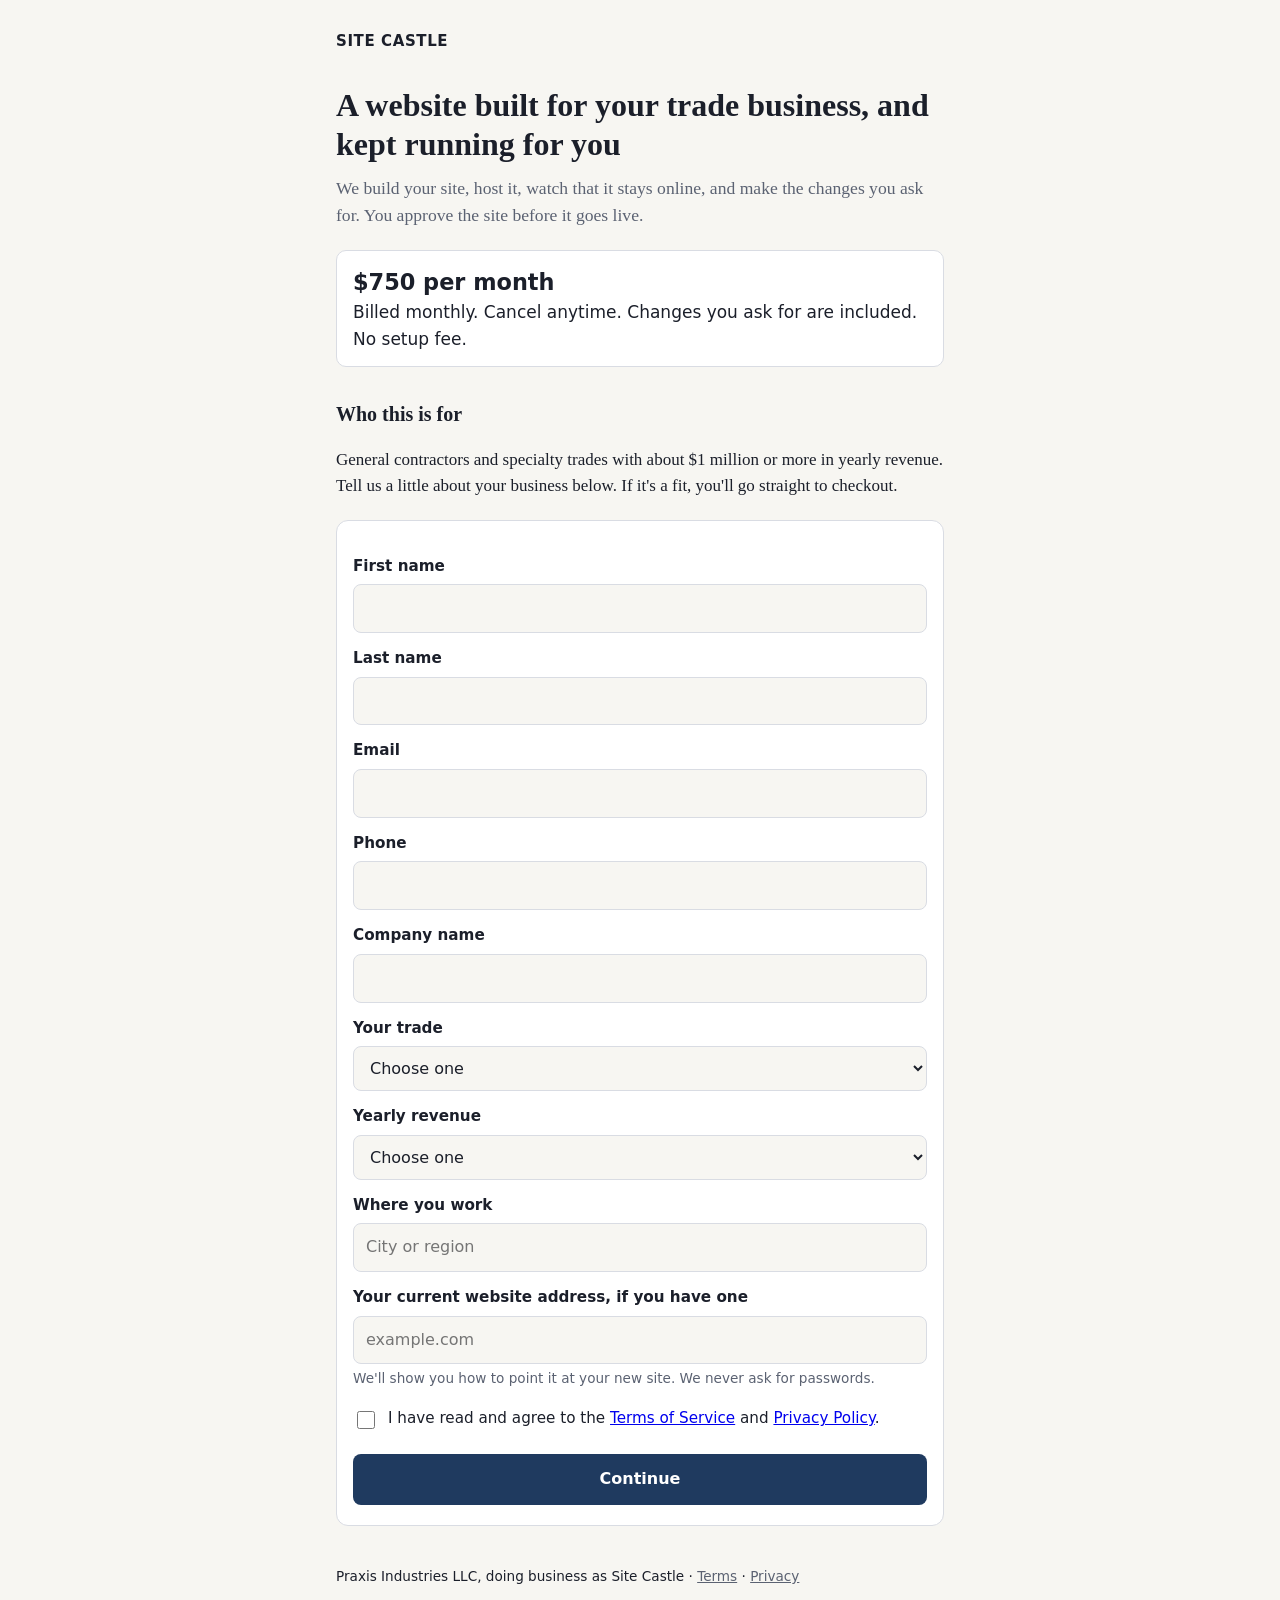
==== index.html @ 97bde16f "Add sign-up page files Co-Authored-By: Claude Sonnet 5.5 <noreply@anthropic.com> Claude-Session: htt" ====
<!doctype html>
<html lang="en">
<head>
<meta charset="utf-8">
<meta name="viewport" content="width=device-width, initial-scale=1">
<title>Start with Site Castle</title>
<meta name="description" content="A professionally built website for contractors and specialty trades, hosted, monitored and kept up to date for one monthly price.">
<link rel="stylesheet" href="style.css">
</head>
<body>
<div class="wrap">
  <header class="site"><a href="index.html">Site Castle</a></header>
  <main>
    <h1>A website built for your trade business, and kept running for you</h1>
    <p class="lede">We build your site, host it, watch that it stays online, and make the changes you ask for. You approve the site before it goes live.</p>

    <div class="price">
      <strong>$750 per month</strong><br>
      Billed monthly. Cancel anytime. Changes you ask for are included. No setup fee.
    </div>

    <h2>Who this is for</h2>
    <p>General contractors and specialty trades with about $1 million or more in yearly revenue. Tell us a little about your business below. If it's a fit, you'll go straight to checkout.</p>

    <form id="signup" name="signup" method="POST" action="/" data-netlify="true" netlify-honeypot="bot-field" novalidate>
      <input type="hidden" name="form-name" value="signup">
      <input type="hidden" name="qualified" id="qualified" value="">
      <input type="hidden" name="terms_accepted_at" id="terms_accepted_at" value="">
      <p class="hp"><label>Don't fill this out: <input name="bot-field" tabindex="-1" autocomplete="off"></label></p>

      <label for="first_name">First name</label>
      <input type="text" id="first_name" name="first_name" autocomplete="given-name" required>

      <label for="last_name">Last name</label>
      <input type="text" id="last_name" name="last_name" autocomplete="family-name" required>

      <label for="email">Email</label>
      <input type="email" id="email" name="email" autocomplete="email" required>

      <label for="phone">Phone</label>
      <input type="tel" id="phone" name="phone" autocomplete="tel" required>

      <label for="company">Company name</label>
      <input type="text" id="company" name="company" autocomplete="organization" required>

      <label for="trade">Your trade</label>
      <select id="trade" name="trade" required>
        <option value="">Choose one</option>
        <option>General contractor</option>
        <option>Roofing</option>
        <option>Electrical</option>
        <option>Plumbing</option>
        <option>HVAC</option>
        <option>Concrete</option>
        <option>Framing</option>
        <option>Drywall</option>
        <option>Painting</option>
        <option>Flooring</option>
        <option>Landscaping or sitework</option>
        <option>Other specialty trade</option>
      </select>

      <label for="revenue">Yearly revenue</label>
      <select id="revenue" name="revenue" required>
        <option value="">Choose one</option>
        <option value="under1m">Under $1 million</option>
        <option value="1to3m">$1 million to $3 million</option>
        <option value="3to10m">$3 million to $10 million</option>
        <option value="over10m">Over $10 million</option>
      </select>

      <label for="area">Where you work</label>
      <input type="text" id="area" name="service_area" placeholder="City or region" required>

      <label for="domain">Your current website address, if you have one</label>
      <input type="text" id="domain" name="domain" placeholder="example.com">
      <p class="hint">We'll show you how to point it at your new site. We never ask for passwords.</p>

      <label class="check" for="terms">
        <input type="checkbox" id="terms" name="terms" value="yes" required>
        <span>I have read and agree to the <a href="terms.html" target="_blank" rel="noopener">Terms of Service</a> and <a href="privacy.html" target="_blank" rel="noopener">Privacy Policy</a>.</span>
      </label>

      <button type="submit" id="submit">Continue</button>

      <div class="result ok" id="result-ok" role="status" aria-live="polite">
        <p><strong>Thanks, you're a fit.</strong> The next step is checkout. After you subscribe, we'll email you what we need to start building your site.</p>
        <a class="btn" id="checkout" href="#">Continue to checkout</a>
      </div>
      <div class="result warn" id="result-no" role="status" aria-live="polite">
        <p><strong>Thanks for your interest.</strong> Site Castle is built for businesses with about $1 million or more in yearly revenue, so we can't set you up right now. We've kept your details and will email you if that changes.</p>
      </div>
      <div class="result warn" id="result-err" role="alert">
        <p>Something went wrong sending that. Please try again in a moment.</p>
      </div>
    </form>
  </main>
  <footer>
    <p>Praxis Industries LLC, doing business as Site Castle &middot; <a href="terms.html">Terms</a> &middot; <a href="privacy.html">Privacy</a></p>
  </footer>
</div>

<script>
(function () {
  // Replace with the Stripe Payment Link for the $750/month subscription before going live.
  var CHECKOUT_URL = "https://buy.stripe.com/28EbJ057h2XXchy5fE3F600";

  var form = document.getElementById("signup");
  var btn = document.getElementById("submit");
  var ok = document.getElementById("result-ok");
  var no = document.getElementById("result-no");
  var err = document.getElementById("result-err");

  function hide() { [ok, no, err].forEach(function (el) { el.classList.remove("show"); }); }

  form.addEventListener("submit", function (e) {
    e.preventDefault();
    hide();
    if (!form.checkValidity()) { form.reportValidity(); return; }

    var qualified = form.revenue.value !== "under1m";
    document.getElementById("qualified").value = qualified ? "yes" : "no";
    document.getElementById("terms_accepted_at").value = new Date().toISOString();

    btn.disabled = true;
    fetch("/", {
      method: "POST",
      headers: { "Content-Type": "application/x-www-form-urlencoded" },
      body: new URLSearchParams(new FormData(form)).toString()
    }).then(function (r) {
      if (!r.ok) { throw new Error("bad status " + r.status); }
      if (qualified) {
        var link = document.getElementById("checkout");
        if (CHECKOUT_URL.indexOf("http") === 0) {
          link.href = CHECKOUT_URL;
        } else {
          link.removeAttribute("href");
          link.textContent = "Checkout isn't connected yet";
          link.setAttribute("aria-disabled", "true");
        }
        ok.classList.add("show");
        ok.scrollIntoView({ behavior: "smooth", block: "nearest" });
      } else {
        no.classList.add("show");
      }
    }).catch(function () {
      err.classList.add("show");
      btn.disabled = false;
    });
  });
})();
</script>
</body>
</html>
---- style.css ----
:root {
  --ink: #1b1f2a;
  --muted: #5b6272;
  --line: #d9dce3;
  --paper: #f7f6f2;
  --card: #ffffff;
  --accent: #1f3a5f;
  --accent-ink: #ffffff;
  --ok: #1d6b3a;
  --warn: #8a4b08;
}
@media (prefers-color-scheme: dark) {
  :root {
    --ink: #eceef3;
    --muted: #a3a9b8;
    --line: #333949;
    --paper: #12151c;
    --card: #1a1e28;
    --accent: #8fb4e8;
    --accent-ink: #0d1117;
    --ok: #67c58a;
    --warn: #e0a15a;
  }
}
* { box-sizing: border-box; }
html { -webkit-text-size-adjust: 100%; }
body {
  margin: 0;
  background: var(--paper);
  color: var(--ink);
  font: 17px/1.55 Georgia, "Iowan Old Style", "Times New Roman", serif;
}
.wrap { max-width: 640px; margin: 0 auto; padding: 0 16px; }
header.site { padding: 28px 0 8px; }
header.site a { color: var(--ink); text-decoration: none; font-weight: 700; letter-spacing: .04em; text-transform: uppercase; font-size: 15px; font-family: system-ui, sans-serif; }
h1 { font-size: 2rem; line-height: 1.2; margin: 24px 0 12px; }
h2 { font-size: 1.25rem; margin: 32px 0 8px; }
h3 { font-size: 1.05rem; margin: 22px 0 6px; }
p, li { color: var(--ink); }
.lede { color: var(--muted); font-size: 1.1rem; margin: 0 0 20px; }
.price { font-family: system-ui, sans-serif; border: 1px solid var(--line); background: var(--card); border-radius: 10px; padding: 14px 16px; margin: 20px 0; }
.price strong { font-size: 1.4rem; }
form { background: var(--card); border: 1px solid var(--line); border-radius: 12px; padding: 20px 16px; margin: 20px 0 40px; font-family: system-ui, sans-serif; }
label { display: block; font-weight: 600; font-size: .95rem; margin: 14px 0 6px; }
input[type=text], input[type=email], input[type=tel], select, textarea {
  width: 100%; padding: 11px 12px; font: inherit; font-size: 16px;
  color: var(--ink); background: var(--paper);
  border: 1px solid var(--line); border-radius: 8px;
}
input:focus, select:focus, textarea:focus, button:focus-visible, a:focus-visible { outline: 3px solid var(--accent); outline-offset: 2px; }
.hint { color: var(--muted); font-size: .85rem; margin: 4px 0 0; }
.check { display: flex; gap: 10px; align-items: flex-start; margin: 18px 0 4px; font-weight: 400; }
.check input { margin-top: 4px; width: 18px; height: 18px; flex: none; }
button, .btn {
  display: inline-block; margin-top: 18px; width: 100%;
  padding: 13px 16px; font: inherit; font-weight: 700; font-size: 16px;
  color: var(--accent-ink); background: var(--accent);
  border: 0; border-radius: 8px; cursor: pointer; text-align: center; text-decoration: none;
}
button[disabled] { opacity: .55; cursor: not-allowed; }
.hp { position: absolute; left: -9999px; }
.result { display: none; margin: 18px 0 0; padding: 14px 16px; border-radius: 10px; border: 1px solid var(--line); background: var(--paper); }
.result.show { display: block; }
.result.ok { border-color: var(--ok); }
.result.warn { border-color: var(--warn); }
.result p { margin: 0 0 10px; }
footer { color: var(--muted); font-size: .85rem; padding: 0 0 40px; font-family: system-ui, sans-serif; }
footer a { color: var(--muted); }
.legal h2 { margin-top: 28px; }
.draftnote { font-family: system-ui, sans-serif; font-size: .9rem; border-left: 3px solid var(--warn); padding: 6px 12px; margin: 16px 0; color: var(--muted); }
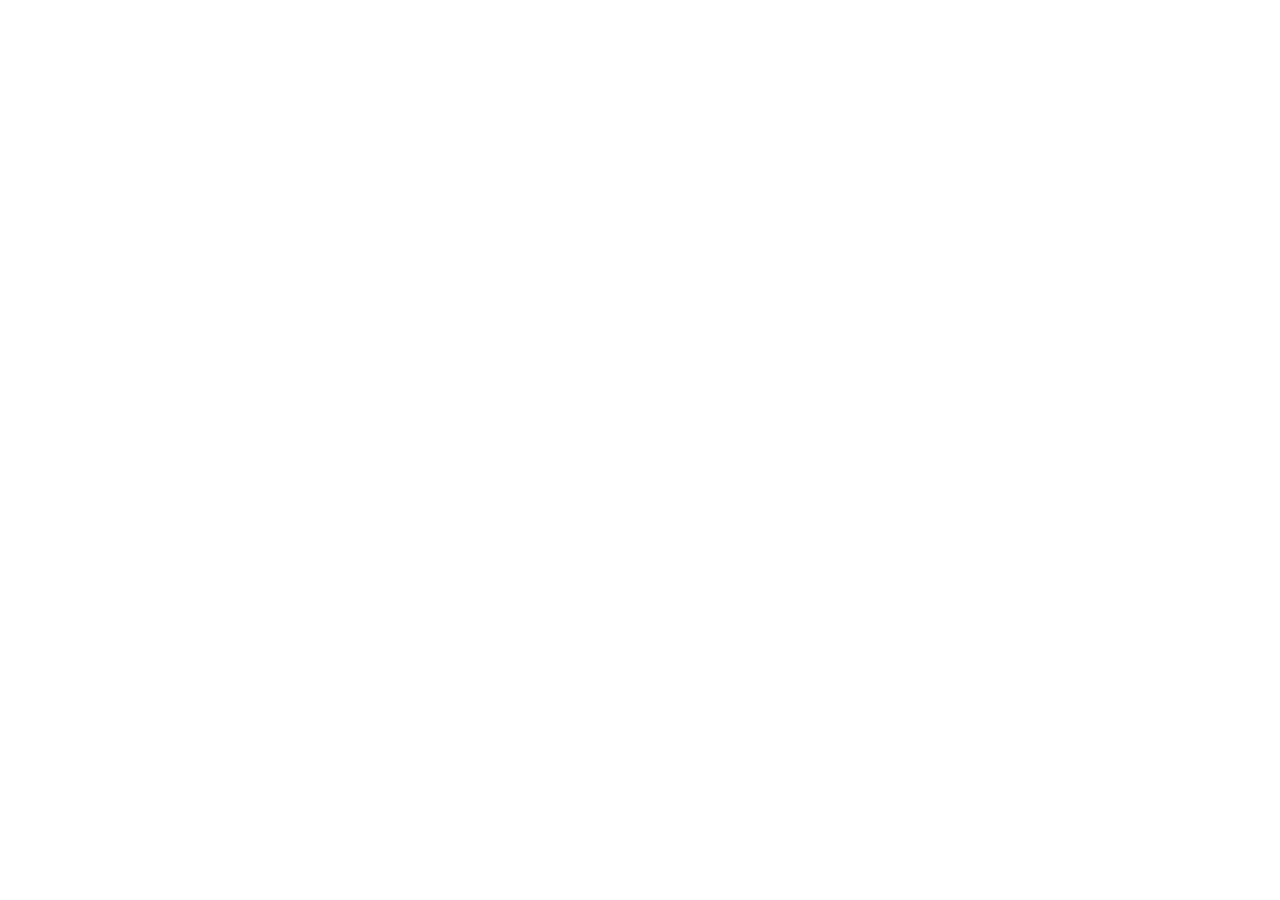
==== commit 06fcc57f: "Old sign-up page now points to sitecastle.net/plans Co-Authored-By: Claude Opus 5.5 <noreply@anthrop" ====
--- a/index.html
+++ b/index.html
@@ -3,152 +3,11 @@
 <head>
 <meta charset="utf-8">
 <meta name="viewport" content="width=device-width, initial-scale=1">
-<title>Start with Site Castle</title>
-<meta name="description" content="A professionally built website for contractors and specialty trades, hosted, monitored and kept up to date for one monthly price.">
+<meta name="robots" content="noindex">
+<meta http-equiv="refresh" content="0; url=https://sitecastle.net/plans.html">
+<link rel="canonical" href="https://sitecastle.net/plans.html">
+<title>Plans | Site Castle</title>
 <link rel="stylesheet" href="style.css">
 </head>
-<body>
-<div class="wrap">
-  <header class="site"><a href="index.html">Site Castle</a></header>
-  <main>
-    <h1>A website built for your trade business, and kept running for you</h1>
-    <p class="lede">We build your site, host it, watch that it stays online, and make the changes you ask for. You approve the site before it goes live.</p>
-
-    <div class="price">
-      <strong>$750 per month</strong><br>
-      Billed monthly. Cancel anytime. Changes you ask for are included. No setup fee.
-    </div>
-
-    <h2>Who this is for</h2>
-    <p>General contractors and specialty trades with about $1 million or more in yearly revenue. Tell us a little about your business below. If it's a fit, you'll go straight to checkout.</p>
-
-    <form id="signup" name="signup" method="POST" action="/" data-netlify="true" netlify-honeypot="bot-field" novalidate>
-      <input type="hidden" name="form-name" value="signup">
-      <input type="hidden" name="qualified" id="qualified" value="">
-      <input type="hidden" name="terms_accepted_at" id="terms_accepted_at" value="">
-      <p class="hp"><label>Don't fill this out: <input name="bot-field" tabindex="-1" autocomplete="off"></label></p>
-
-      <label for="first_name">First name</label>
-      <input type="text" id="first_name" name="first_name" autocomplete="given-name" required>
-
-      <label for="last_name">Last name</label>
-      <input type="text" id="last_name" name="last_name" autocomplete="family-name" required>
-
-      <label for="email">Email</label>
-      <input type="email" id="email" name="email" autocomplete="email" required>
-
-      <label for="phone">Phone</label>
-      <input type="tel" id="phone" name="phone" autocomplete="tel" required>
-
-      <label for="company">Company name</label>
-      <input type="text" id="company" name="company" autocomplete="organization" required>
-
-      <label for="trade">Your trade</label>
-      <select id="trade" name="trade" required>
-        <option value="">Choose one</option>
-        <option>General contractor</option>
-        <option>Roofing</option>
-        <option>Electrical</option>
-        <option>Plumbing</option>
-        <option>HVAC</option>
-        <option>Concrete</option>
-        <option>Framing</option>
-        <option>Drywall</option>
-        <option>Painting</option>
-        <option>Flooring</option>
-        <option>Landscaping or sitework</option>
-        <option>Other specialty trade</option>
-      </select>
-
-      <label for="revenue">Yearly revenue</label>
-      <select id="revenue" name="revenue" required>
-        <option value="">Choose one</option>
-        <option value="under1m">Under $1 million</option>
-        <option value="1to3m">$1 million to $3 million</option>
-        <option value="3to10m">$3 million to $10 million</option>
-        <option value="over10m">Over $10 million</option>
-      </select>
-
-      <label for="area">Where you work</label>
-      <input type="text" id="area" name="service_area" placeholder="City or region" required>
-
-      <label for="domain">Your current website address, if you have one</label>
-      <input type="text" id="domain" name="domain" placeholder="example.com">
-      <p class="hint">We'll show you how to point it at your new site. We never ask for passwords.</p>
-
-      <label class="check" for="terms">
-        <input type="checkbox" id="terms" name="terms" value="yes" required>
-        <span>I have read and agree to the <a href="terms.html" target="_blank" rel="noopener">Terms of Service</a> and <a href="privacy.html" target="_blank" rel="noopener">Privacy Policy</a>.</span>
-      </label>
-
-      <button type="submit" id="submit">Continue</button>
-
-      <div class="result ok" id="result-ok" role="status" aria-live="polite">
-        <p><strong>Thanks, you're a fit.</strong> The next step is checkout. After you subscribe, we'll email you what we need to start building your site.</p>
-        <a class="btn" id="checkout" href="#">Continue to checkout</a>
-      </div>
-      <div class="result warn" id="result-no" role="status" aria-live="polite">
-        <p><strong>Thanks for your interest.</strong> Site Castle is built for businesses with about $1 million or more in yearly revenue, so we can't set you up right now. We've kept your details and will email you if that changes.</p>
-      </div>
-      <div class="result warn" id="result-err" role="alert">
-        <p>Something went wrong sending that. Please try again in a moment.</p>
-      </div>
-    </form>
-  </main>
-  <footer>
-    <p>Praxis Industries LLC, doing business as Site Castle &middot; <a href="terms.html">Terms</a> &middot; <a href="privacy.html">Privacy</a></p>
-  </footer>
-</div>
-
-<script>
-(function () {
-  // Replace with the Stripe Payment Link for the $750/month subscription before going live.
-  var CHECKOUT_URL = "https://buy.stripe.com/28EbJ057h2XXchy5fE3F600";
-
-  var form = document.getElementById("signup");
-  var btn = document.getElementById("submit");
-  var ok = document.getElementById("result-ok");
-  var no = document.getElementById("result-no");
-  var err = document.getElementById("result-err");
-
-  function hide() { [ok, no, err].forEach(function (el) { el.classList.remove("show"); }); }
-
-  form.addEventListener("submit", function (e) {
-    e.preventDefault();
-    hide();
-    if (!form.checkValidity()) { form.reportValidity(); return; }
-
-    var qualified = form.revenue.value !== "under1m";
-    document.getElementById("qualified").value = qualified ? "yes" : "no";
-    document.getElementById("terms_accepted_at").value = new Date().toISOString();
-
-    btn.disabled = true;
-    fetch("/", {
-      method: "POST",
-      headers: { "Content-Type": "application/x-www-form-urlencoded" },
-      body: new URLSearchParams(new FormData(form)).toString()
-    }).then(function (r) {
-      if (!r.ok) { throw new Error("bad status " + r.status); }
-      if (qualified) {
-        var link = document.getElementById("checkout");
-        if (CHECKOUT_URL.indexOf("http") === 0) {
-          link.href = CHECKOUT_URL;
-        } else {
-          link.removeAttribute("href");
-          link.textContent = "Checkout isn't connected yet";
-          link.setAttribute("aria-disabled", "true");
-        }
-        ok.classList.add("show");
-        ok.scrollIntoView({ behavior: "smooth", block: "nearest" });
-      } else {
-        no.classList.add("show");
-      }
-    }).catch(function () {
-      err.classList.add("show");
-      btn.disabled = false;
-    });
-  });
-})();
-</script>
-</body>
+<body><div class="wrap"><p>Our plans have moved. <a href="https://sitecastle.net/plans.html">See plans and pricing</a>.</p></div></body>
 </html>
--- a/style.css
+++ b/style.css
@@ -68,3 +68,12 @@
 footer a { color: var(--muted); }
 .legal h2 { margin-top: 28px; }
 .draftnote { font-family: system-ui, sans-serif; font-size: .9rem; border-left: 3px solid var(--warn); padding: 6px 12px; margin: 16px 0; color: var(--muted); }
+
+/* intake forms */
+fieldset { border: 0; padding: 0; margin: 0 0 8px; }
+legend { font-family: system-ui, sans-serif; font-weight: 700; font-size: 1.1rem; padding: 18px 0 2px; border-top: 1px solid var(--line); width: 100%; }
+fieldset:first-of-type legend { border-top: 0; padding-top: 0; }
+.progress { font-family: system-ui, sans-serif; font-size: .9rem; color: var(--muted); margin: 0 0 8px; }
+.radios label { display: flex; gap: 10px; align-items: flex-start; font-weight: 400; margin: 8px 0; }
+.radios input { margin-top: 4px; width: 18px; height: 18px; flex: none; }
+.saved { font-family: system-ui, sans-serif; font-size: .85rem; color: var(--muted); margin: 10px 0 0; min-height: 1.2em; }
